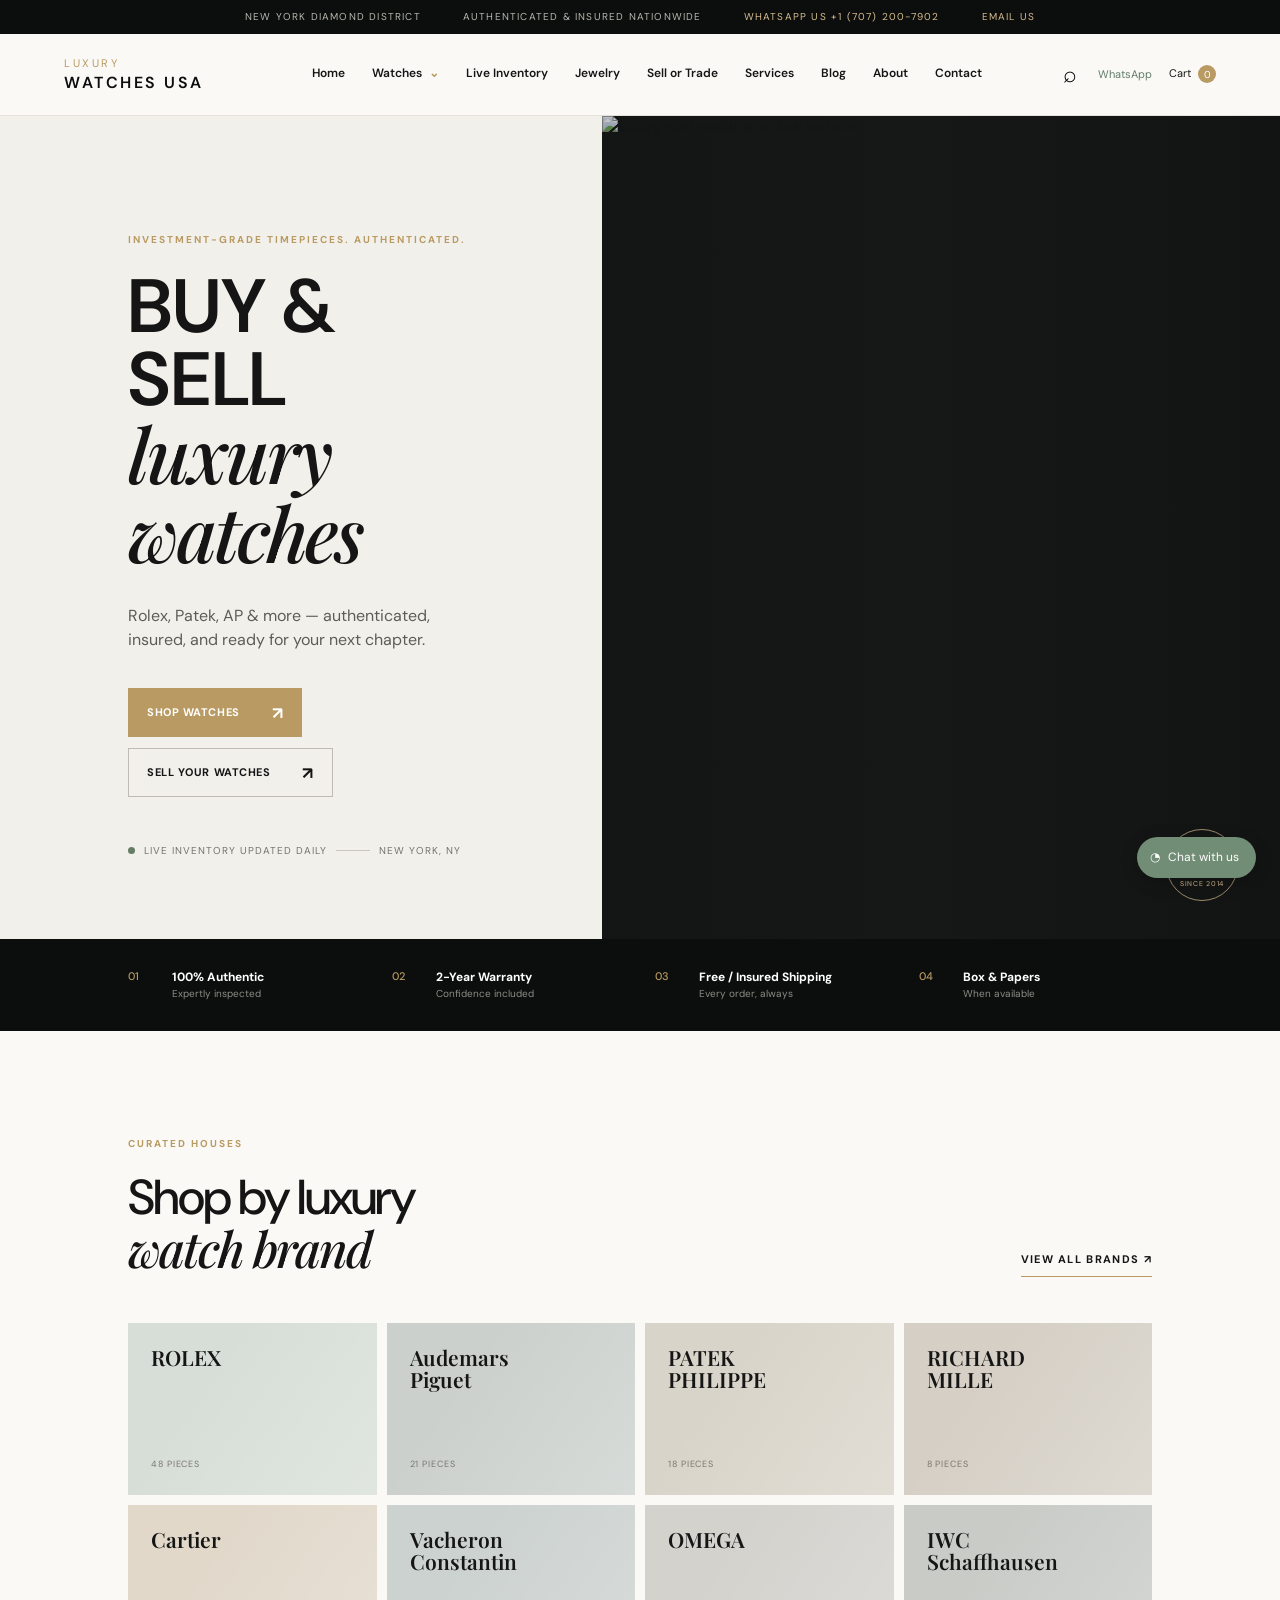
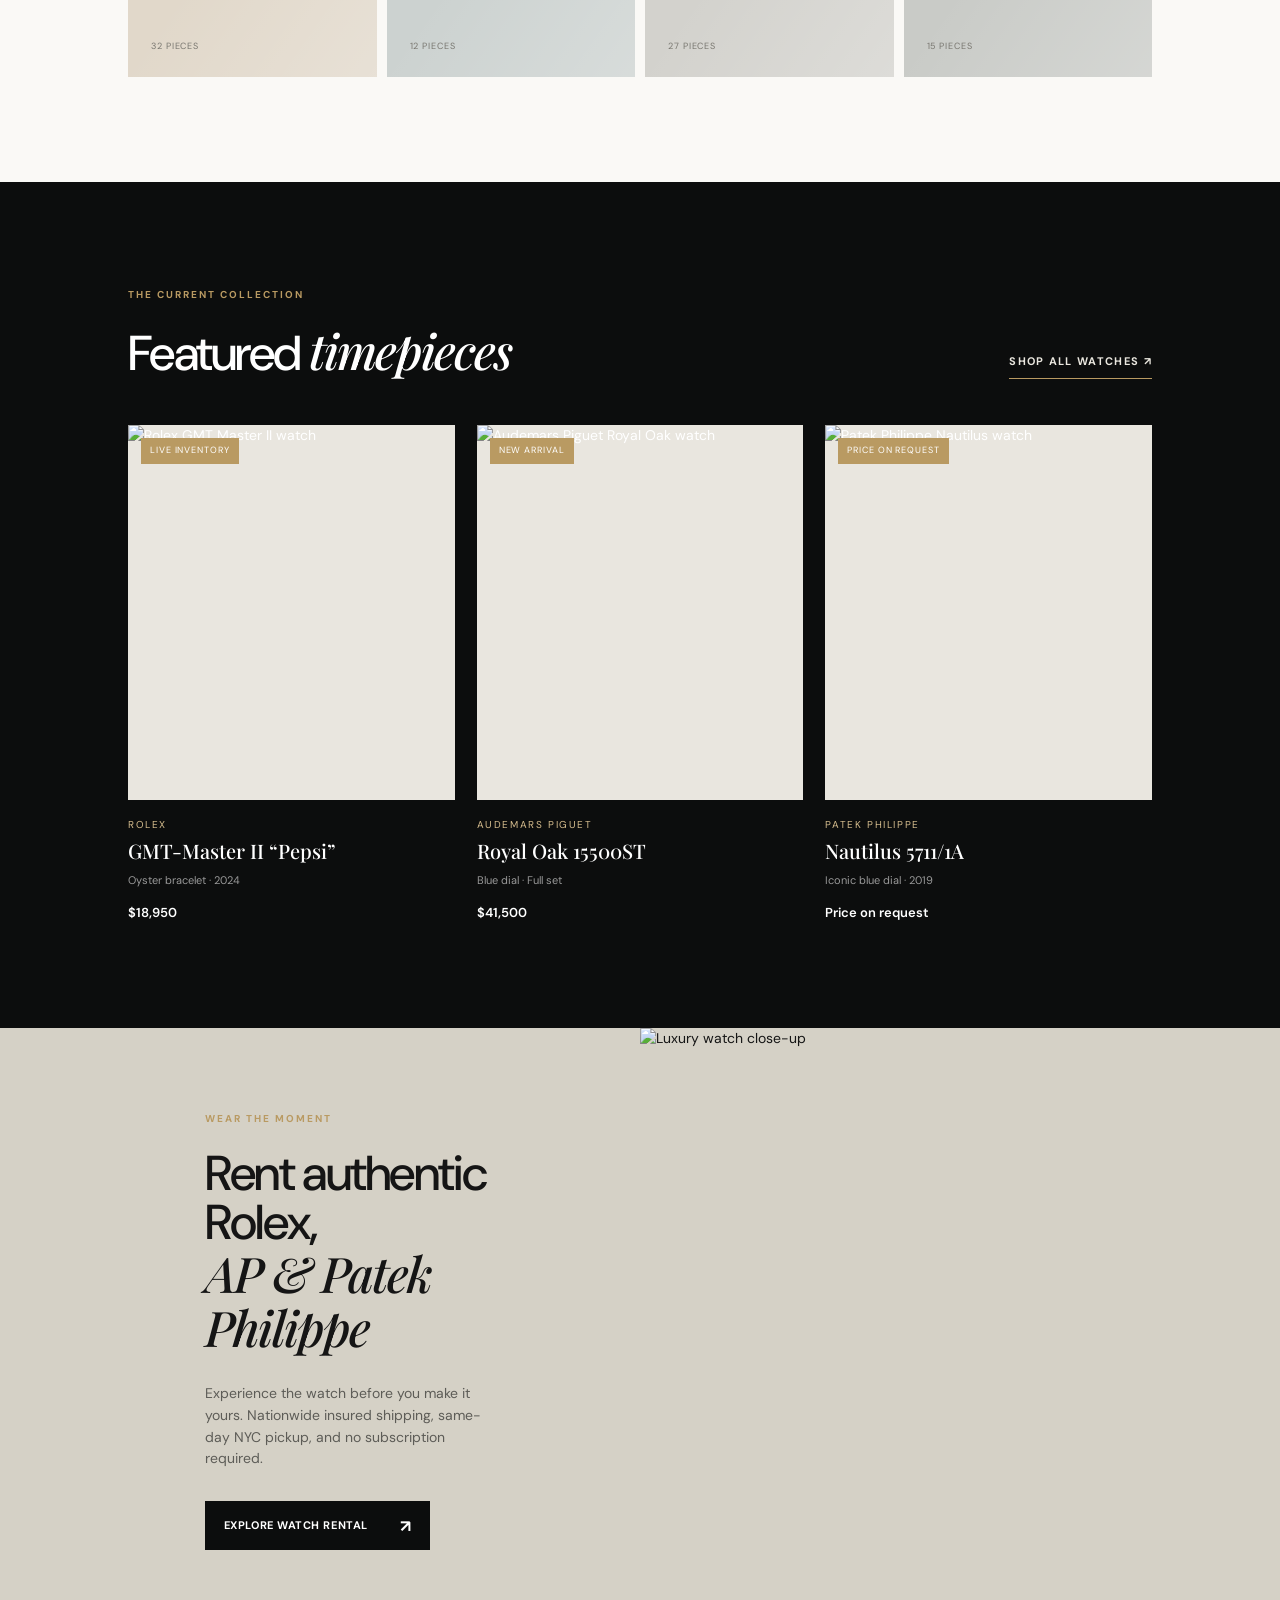
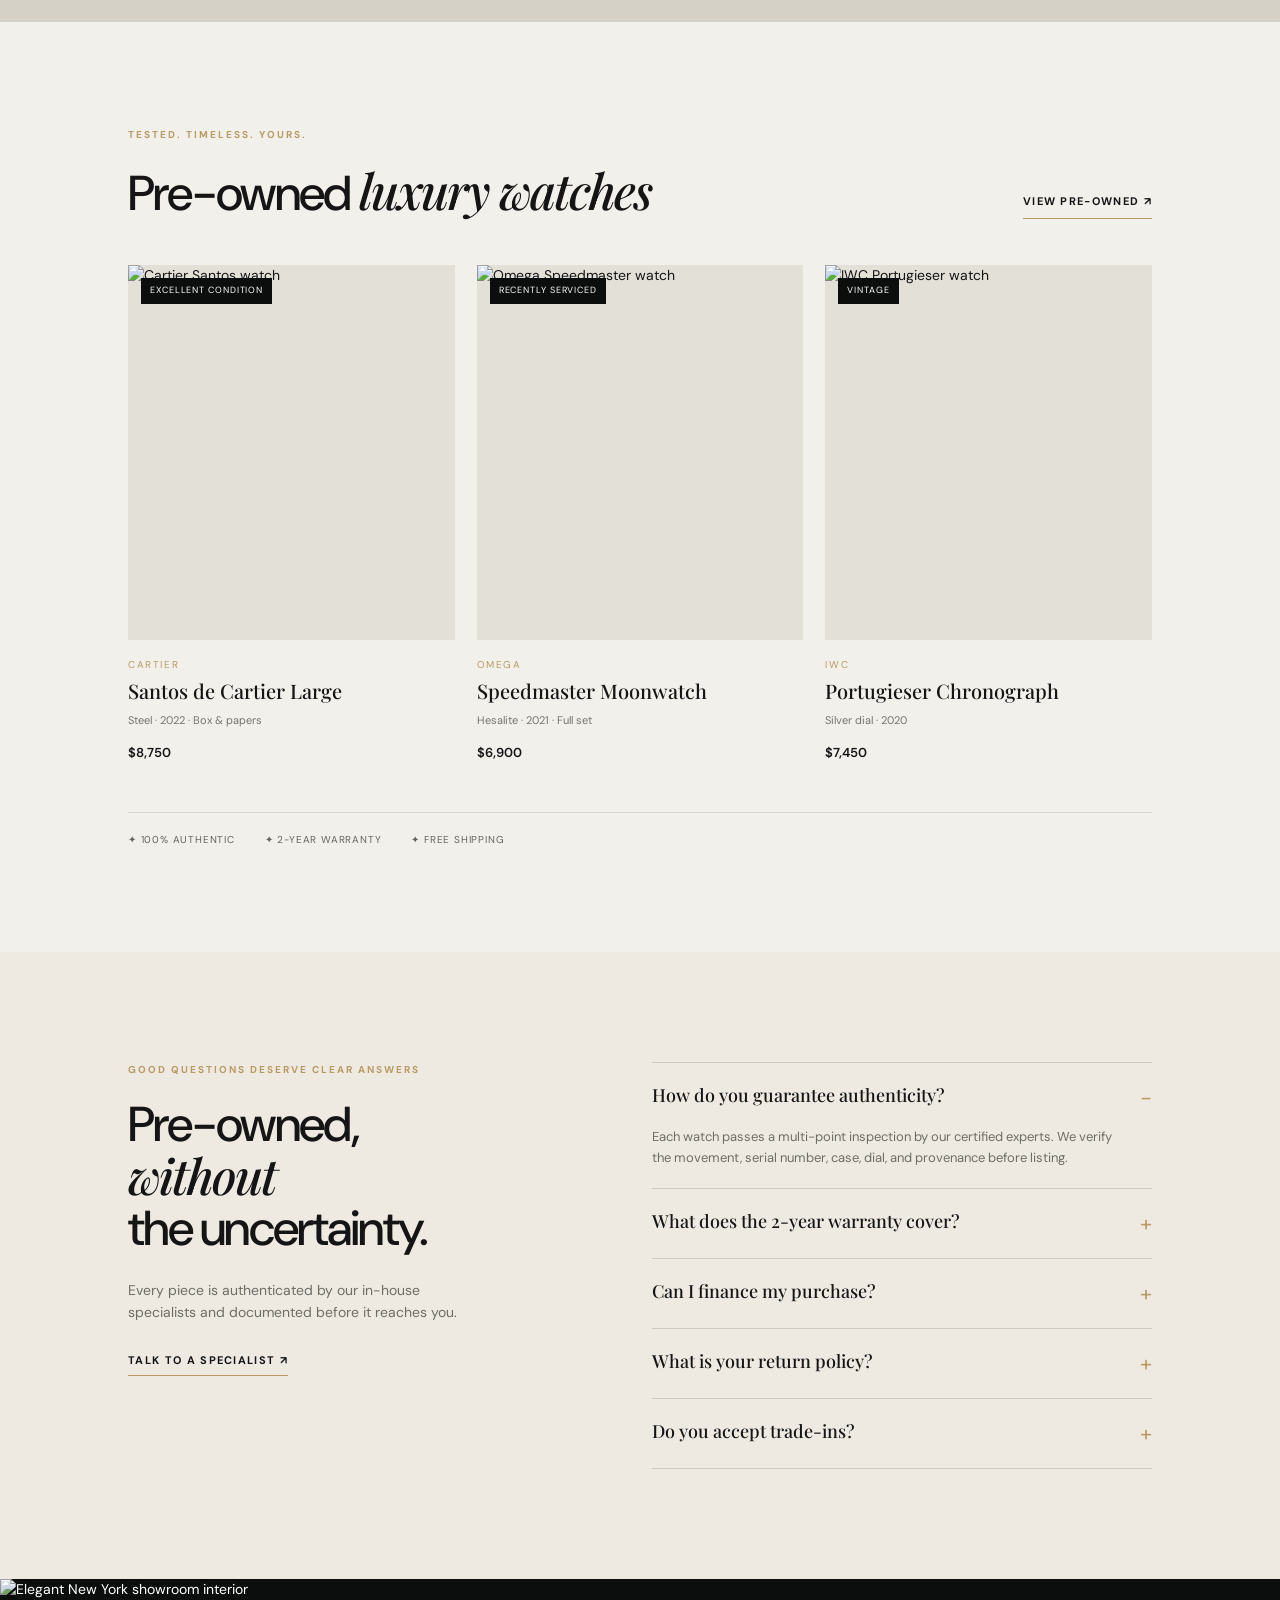
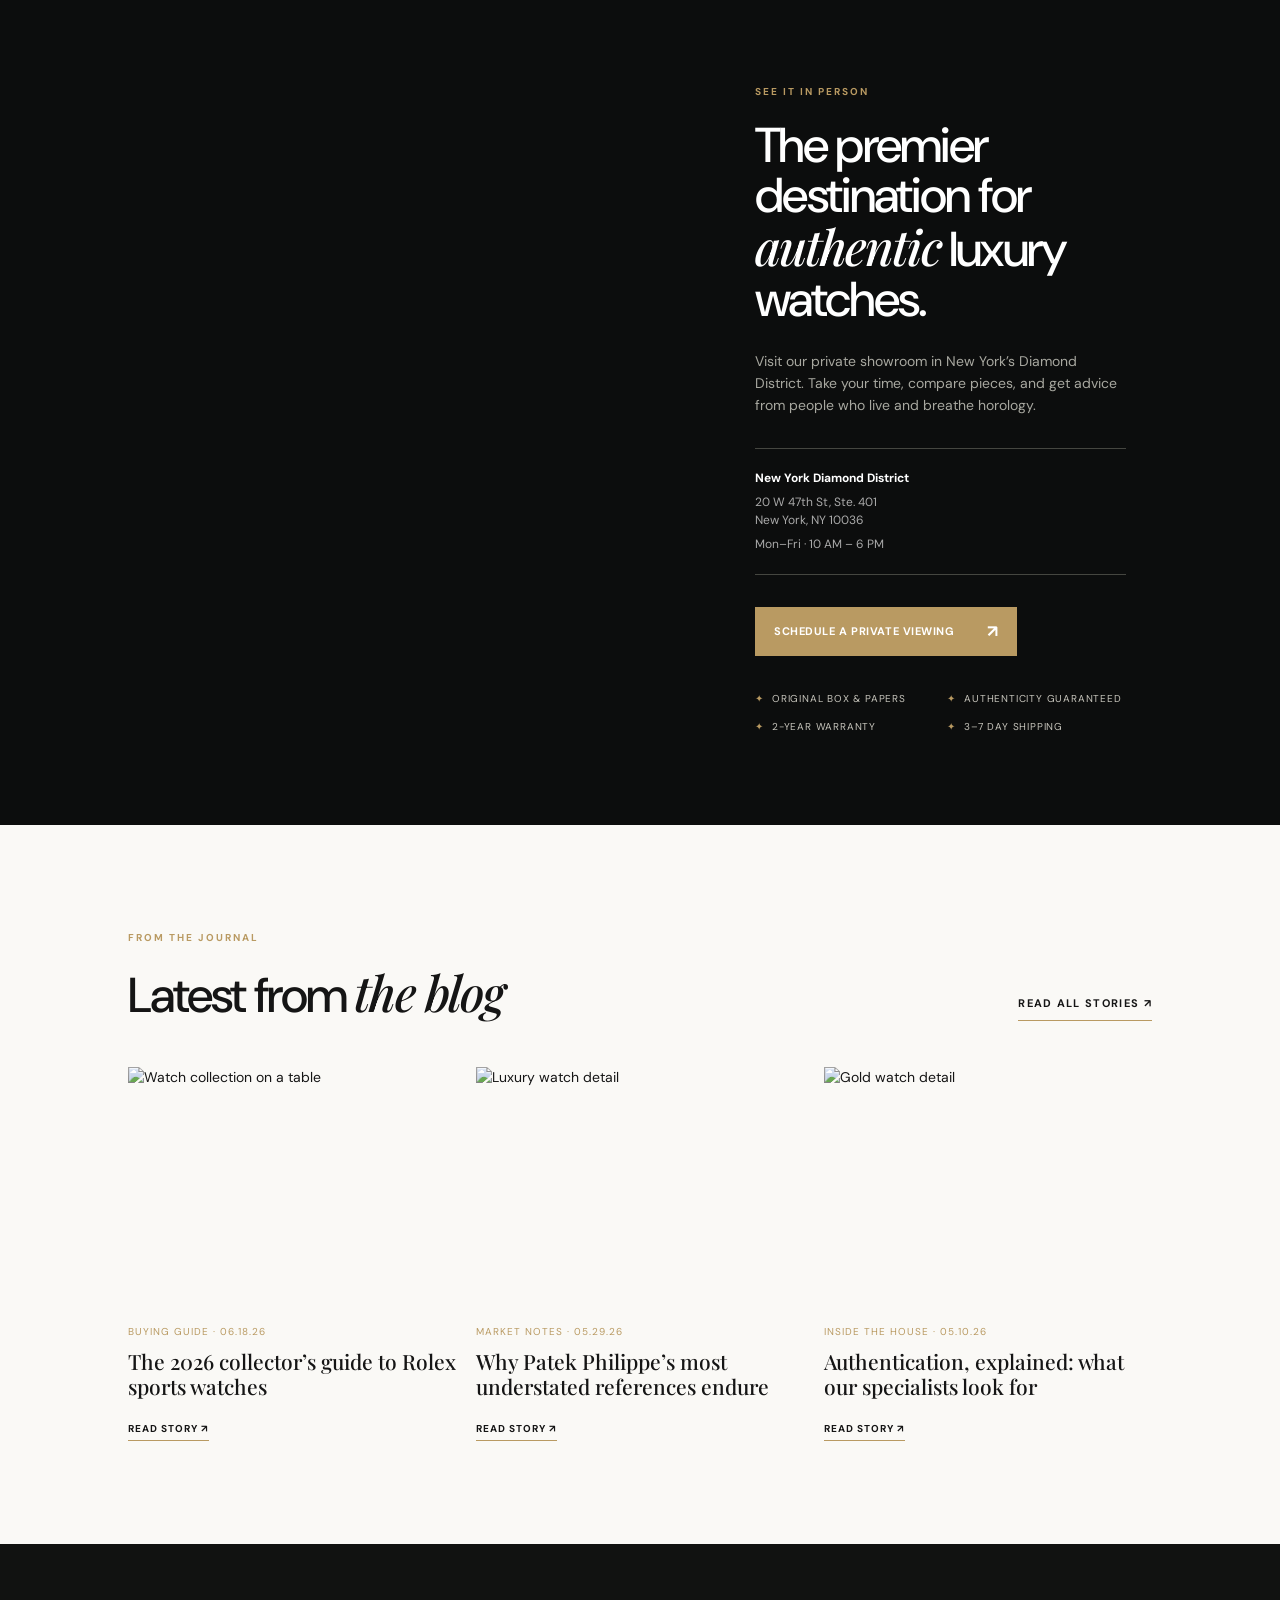
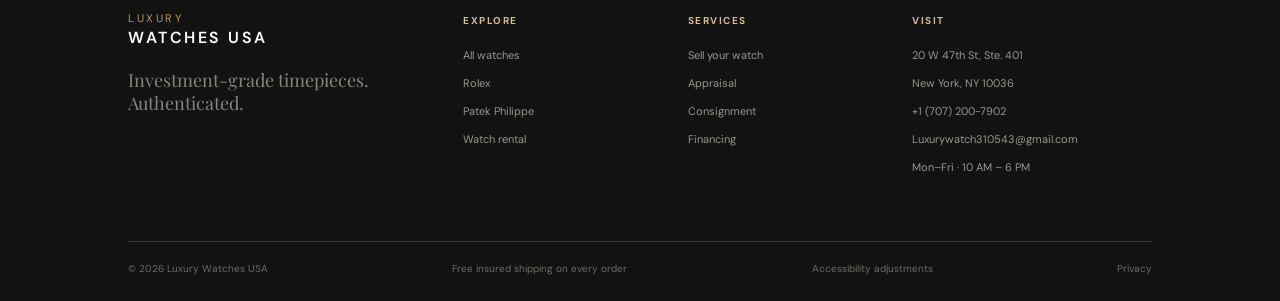
==== index.html @ 660be603 "Build luxury watch storefront and admin backend" ====
<!doctype html>
<html lang="en">
<head>
  <meta charset="UTF-8">
  <meta name="viewport" content="width=device-width, initial-scale=1.0">
  <meta name="description" content="Luxury Watches USA — authenticated, insured timepieces from the New York Diamond District.">
  <title>Luxury Watches USA | Investment-Grade Timepieces</title>
  <link rel="preconnect" href="https://fonts.googleapis.com">
  <link rel="preconnect" href="https://fonts.gstatic.com" crossorigin>
  <link href="https://fonts.googleapis.com/css2?family=DM+Sans:wght@400;500;600;700&family=Playfair+Display:wght@500;600;700&display=swap" rel="stylesheet">
  <link rel="stylesheet" href="styles.css">
</head>
<body>
  <div class="topbar">
    <span>New York Diamond District</span>
    <span>Authenticated &amp; Insured Nationwide</span>
    <a href="https://wa.me/+17072007902">WhatsApp us +1 (707) 200-7902</a>
    <a href="mailto:Luxurywatch310543@gmail.com">Email us </a>
</div>
  <header class="site-header">
    <button class="icon-btn menu-toggle" aria-label="Open menu">☰</button>
    <a class="logo" href="index.html">
        <span>LUXURY</span><strong>WATCHES USA</strong>
    </a>
    <nav class="main-nav">
        <a href="index.html">Home</a>
      <a href="shop.html">Watches <span>⌄</span></a>
      <a href="live-inventory.html">Live Inventory</a>
    <a href="shop.html#jewelry">Jewelry</a>
    <a href="sell.html">Sell or Trade</a>
    <a href="services.html">Services</a>
    <a href="blog.html">Blog</a>
     <a href="about.html">About</a>
    <a href="contact.html">Contact</a>
    </nav>
    <div class="header-actions">
        <button class="icon-btn" aria-label="Search" data-search>⌕</button>
        <a class="whatsapp-link" href="https://wa.me/+17072007902">WhatsApp</a>
        <a class="cart-link" href="cart.html">Cart <span class="cart-count">0</span></a>
    </div>
  </header>
  <main>
    <section class="hero">
      <div class="hero-copy">
        <p class="eyebrow">Investment-grade timepieces. Authenticated.</p>
        <h1>Buy &amp; sell<br>
            <em>luxury watches</em>
        </h1>
        <p class="hero-sub">Rolex, Patek, AP &amp; more — authenticated, insured, and ready for your next chapter.</p>
        <div class="hero-actions">
            <a class="button button-gold" href="shop.html">Shop watches <span>↗</span></a>
            <a class="button button-outline" href="sell.html">Sell your watches <span>↗</span></a>
        </div>
        <div class="hero-note">
            <span class="live-dot"></span> Live inventory updated daily 
            <span class="line"></span> New York, NY</div>
        </div>
      <div class="hero-image">
        <img src="https://images.unsplash.com/photo-1523170335258-f5ed11844a49?auto=format&fit=crop&w=1600&q=88" 
        alt="Luxury gold watch on a dark surface">
        <div class="hero-stamp">LW<br><small>Since 2014</small>
        </div>
    </div>

    </section>

    <section class="trust-strip">
        <div>
            <b>01</b>
            <strong>100% Authentic</strong><span>Expertly inspected</span>
        </div>
        
        <div>
            <b>02</b>
            <strong>2-Year Warranty</strong><span>Confidence included</span>
        </div>
        
        <div>
            <b>03</b>
            <strong>Free / Insured Shipping</strong><span>Every order, always</span>
        </div>
        
        <div>
            <b>04</b>
            <strong>Box &amp; Papers</strong><span>When available</span>
        </div>
    </section>

    <section class="section brands-section">
        <div class="section-head">
            <div>
                <p class="eyebrow">Curated houses</p>
                <h2>Shop by luxury<br>
                    <em>watch brand</em>
                </h2>
            </div>
            
            <a class="text-link" href="shop.html">View all brands ↗</a>
        </div>
        
        <div class="brand-grid">
            <a class="brand-card brand-rolex" href="shop.html?brand=rolex">
            <span>ROLEX</span><small>48 pieces</small>
        </a>

            <a class="brand-card brand-ap" href="shop.html?brand=ap">
                <span>Audemars<br>Piguet</span><small>21 pieces</small>
            </a>
            
            <a class="brand-card brand-patek" href="shop.html?brand=patek">
                <span>PATEK<br>PHILIPPE</span><small>18 pieces</small>
            </a>
            
            <a class="brand-card brand-rm" href="shop.html?brand=rm">
                <span>RICHARD<br>MILLE</span><small>8 pieces</small></a>
                
                <a class="brand-card brand-cartier" href="shop.html?brand=cartier">
                    <span>Cartier</span><small>32 pieces</small>
                </a>
                    
                    <a class="brand-card brand-vacheron" href="shop.html?brand=vacheron">
                        <span>Vacheron<br>Constantin</span><small>12 pieces</small>
                    </a>

                    <a class="brand-card brand-omega" href="shop.html?brand=omega">
                            <span>OMEGA</span><small>27 pieces</small>
                    </a>
                            
                            <a class="brand-card brand-iwc" href="shop.html?brand=iwc">
                                <span>IWC<br>Schaffhausen</span><small>15 pieces</small>
                            </a>
                        </div>
                    </section>

    <section class="section product-section dark-section">

        <div class="section-head">
            <div>
            <p class="eyebrow">The current collection</p>
            <h2>Featured <em>timepieces</em></h2>
         </div>
        
         <a class="text-link light" href="shop.html">Shop all watches ↗</a>
    </div>

    <div class="product-grid">
        <article class="product-card">
            <a href="product.html?watch=pepsi">
                <div class="product-image">
                    <span class="badge">Live inventory</span>
                    <img src="https://images.unsplash.com/photo-1547996160-81dfa63595aa?auto=format&fit=crop&w=900&q=85"
                     alt="Rolex GMT Master II watch">
                    </div>
                </a>

                <div class="product-meta">
                    <p>Rolex</p>
                    <h3>GMT-Master II “Pepsi”</h3>
                    <span>Oyster bracelet · 2024</span><strong>$18,950</strong>
                </div>
            </article>

            <article class="product-card">
                <a href="product.html?watch=royal-oak">
                    <div class="product-image">
                        <span class="badge">New arrival</span>
                        <img src="https://images.unsplash.com/photo-1592496001020-d31bd830651f?auto=format&fit=crop&w=900&q=85"
                         alt="Audemars Piguet Royal Oak watch">
                        </div>
                    </a>

                    <div class="product-meta">
                        <p>Audemars Piguet</p>
                        <h3>Royal Oak 15500ST</h3>
                        <span>Blue dial · Full set</span><strong>$41,500</strong>
                    </div>
                </article>

                <article class="product-card">
                    <a href="product.html?watch=nautilus">
                        <div class="product-image">
                            <span class="badge">Price on request</span>
                            <img src="https://images.unsplash.com/photo-1614164185128-e4ec99c436d7?auto=format&fit=crop&w=900&q=85" 
                            alt="Patek Philippe Nautilus watch">
                        </div>
                    </a>

                    <div class="product-meta">
                        <p>Patek Philippe</p>
                        <h3>Nautilus 5711/1A</h3>
                        <span>Iconic blue dial · 2019</span><strong>Price on request</strong>
                    </div>
                </article>
            </div>
        </section>

    <section class="rental-banner">
        <div class="rental-copy">
            <p class="eyebrow">Wear the moment</p>
            <h2>Rent authentic Rolex,<br>
                <em>AP &amp; Patek Philippe</em>
            </h2>
            <p>Experience the watch before you make it yours.
                 Nationwide insured shipping, same-day NYC pickup, and no subscription required.</p>
                 <a class="button button-dark" href="rental.html">Explore watch rental <span>↗</span>
                </a>
            </div>
            <img src="https://images.unsplash.com/photo-1619134778706-c4c3f5b7b7b7?auto=format&fit=crop&w=1300&q=85"
             alt="Luxury watch close-up">
    </section>

    <section class="section preowned-section">
        <div class="section-head">
            <div>
                <p class="eyebrow">Tested. Timeless. Yours.</p>
                <h2>Pre-owned <em>luxury watches</em></h2>
            </div>

            <a class="text-link" href="shop.html?condition=pre-owned">View pre-owned ↗</a>
        </div>

        <div class="product-grid light-grid">

            <article class="product-card">
                <div class="product-image">
                    <span class="badge dark-badge">Excellent condition</span>
                    <img src="https://images.unsplash.com/photo-1522312346375-d1a52e2b99b3?auto=format&fit=crop&w=900&q=85" 
                    alt="Cartier Santos watch">
                </div>
                
                <div class="product-meta">
                    <p>Cartier</p>
                    <h3>Santos de Cartier Large</h3>
                    <span>Steel · 2022 · Box &amp; papers</span><strong>$8,750</strong>
                </div>
            </article>

            <article class="product-card">
                <div class="product-image">
                    <span class="badge dark-badge">Recently serviced</span>
                    <img src="https://images.unsplash.com/photo-1523275335684-37898b6baf30?auto=format&fit=crop&w=900&q=85"
                     alt="Omega Speedmaster watch">
                    </div>

                    <div class="product-meta">
                        <p>Omega</p>
                        <h3>Speedmaster Moonwatch</h3>
                        <span>Hesalite · 2021 · Full set</span><strong>$6,900</strong>
                    </div>
                </article>
                
                <article class="product-card">
                    <div class="product-image">
                        <span class="badge dark-badge">Vintage</span>
                        <img src="https://images.unsplash.com/photo-1533139502658-0198f920d8e8?auto=format&fit=crop&w=900&q=85" 
                        alt="IWC Portugieser watch">
                 </div>
                 
                 <div class="product-meta">
                    <p>IWC</p>
                    <h3>Portugieser Chronograph</h3>
                    <span>Silver dial · 2020</span><strong>$7,450</strong>
                </div>
            </article>
        </div>
        
        <div class="mini-trust">
            <span>✦ 100% Authentic</span>
            <span>✦ 2-Year Warranty</span>
            <span>✦ Free Shipping</span>
        </div>
    </section>

    <section class="faq-section">
        <div class="faq-intro">
            <p class="eyebrow">Good questions deserve clear answers</p>
            <h2>Pre-owned, <em>without</em>
                <br>the uncertainty.</h2>
                <p>Every piece is authenticated by our in-house specialists and documented before it reaches you.</p>
                <a class="text-link" href="contact.html">Talk to a specialist ↗</a>
            </div>
            
            <div class="faq-list">
                <details open>
                    <summary>How do you guarantee authenticity?</summary>
                    <p>Each watch passes a multi-point inspection by our certified experts. 
                        We verify the movement, serial number, case, dial, and provenance before listing.
                    </p>
                </details>

                <details>
                  <summary>What does the 2-year warranty cover?</summary>
                  <p>Our warranty covers the movement and manufacturing defects.
                     It is included at no additional cost on every eligible watch.</p>
                    </details>
                    
                    <details>
                        <summary>Can I finance my purchase?</summary>
                        <p>Yes. Flexible financing is available at checkout for qualified buyers. 
                            Ask our team for current terms.</p>
                        </details>
                        
                        <details>
                            <summary>What is your return policy?</summary>
                            <p>Enjoy a 30-day return window.
                                 Watches must be returned in the same condition with all included materials.</p>
                                </details>
                                
                                <details>
                                    <summary>Do you accept trade-ins?</summary>
                                    <p>We do. Share your watch details through our sell form and our team will provide a confidential valuation.</p>
                                </details>
                            </div>
                        </section>

    <section class="showroom-section">
        <div class="showroom-image">
            <img src="https://images.unsplash.com/photo-1564501049412-61c2a3083791?auto=format&fit=crop&w=1200&q=85"
             alt="Elegant New York showroom interior">
            </div>
            
            <div class="showroom-copy">
                <p class="eyebrow">See it in person</p>
                <h2>The premier destination for <em>authentic</em> luxury watches.</h2>
                <p>Visit our private showroom in New York’s Diamond District.
                     Take your time, compare pieces, and get advice from people who live and breathe horology.</p>
                     
                     <div class="address">
                        <strong>New York Diamond District</strong>
                        <span>20 W 47th St, Ste. 401<br>New York, NY 10036</span>
                       <span>Mon–Fri · 10 AM – 6 PM</span>
                    </div>
                    
                    <a class="button button-gold" href="contact.html">Schedule a private viewing <span>↗</span></a>
                    
                    <div class="showroom-perks">
                        <span>Original Box &amp; Papers</span>
                        <span>Authenticity Guaranteed</span>
                        <span>2-Year Warranty</span>
                        <span>3–7 Day Shipping</span>
                    </div>
                </div>
            </section>

    <section class="section blog-section">
        <div class="section-head">
            <div>
                <p class="eyebrow">From the journal</p>
                <h2>Latest from <em>the blog</em></h2>
            </div>

            <a class="text-link" href="blog.html">Read all stories ↗</a>
        </div>

        <div class="blog-grid">
            <a class="blog-card" href="blog.html">
                <img src="https://images.unsplash.com/photo-1556742049-0cfed4f6a45d?auto=format&fit=crop&w=1000&q=85"
                 alt="Watch collection on a table">
                 <p>Buying guide · 06.18.26</p>
                 <h3>The 2026 collector’s guide to Rolex sports watches</h3>
                 <span>Read story ↗</span>
                </a>
                
                <a class="blog-card" href="blog.html">
                    <img src="https://images.unsplash.com/photo-1612817159949-195b6eb9e31a?auto=format&fit=crop&w=1000&q=85" 
                    alt="Luxury watch detail">
                    <p>Market notes · 05.29.26</p>
                    <h3>Why Patek Philippe’s most understated references endure</h3>
                    <span>Read story ↗</span>
                </a>

                <a class="blog-card" href="blog.html">
                    <img src="https://images.unsplash.com/photo-1604242692760-2f7b0c26856d?auto=format&fit=crop&w=1000&q=85"
                     alt="Gold watch detail">
                     <p>Inside the house · 05.10.26</p>
                     <h3>Authentication, explained: what our specialists look for</h3>
                     <span>Read story ↗</span>
                    </a>
                </div>
            </section>

  </main>

  <footer class="site-footer">
    <div class="footer-top">
        <div>
            
            <a class="logo footer-logo" href="index.html">
                <span>LUXURY</span><strong>WATCHES USA</strong>
            </a>
                <p>Investment-grade timepieces.<br>Authenticated.</p>
            </div>
            
            <div class="footer-column">
                <h4>Explore</h4>
                <a href="shop.html">All watches</a>
                <a href="shop.html">Rolex</a>
                <a href="shop.html">Patek Philippe</a>
                <a href="rental.html">Watch rental</a>
            </div>
            
            <div class="footer-column">
                <h4>Services</h4>
                <a href="sell.html">Sell your watch</a>
                <a href="services.html">Appraisal</a>
                <a href="services.html">Consignment</a>
                <a href="services.html">Financing</a>
            </div>
            
            <div class="footer-column">
                <h4>Visit</h4>
                <span>20 W 47th St, Ste. 401</span>
                <span>New York, NY 10036</span>
                <a href="tel:+17072007902">+1 (707) 200-7902</a>
                 <a href="mailto:Luxurywatch310543@gmail.com">Luxurywatch310543@gmail.com</a>
                <span>Mon–Fri · 10 AM – 6 PM</span>
            </div>
        </div>

        <div class="footer-bottom">
            <span>© 2026 Luxury Watches USA</span>
            <span>Free insured shipping on every order</span>
            <a href="contact.html">Accessibility adjustments</a>
            <a href="contact.html">Privacy</a>
        </div>
    </footer>

    <a class="floating-chat" href="https://wa.me/+17072007902" aria-label="Chat on WhatsApp">◔<span>Chat with us</span>
    </a>
  <script src="script.js"></script>
</body>
</html>
---- styles.css ----
:root{--ink:#151515;
    --black:#0c0d0d;
    --cream:#f2f0eb;
    --paper:#faf9f6;
    --gold:#b99a62;
    --gold-light:#d6bd8e;
    --muted:#73736e;
    --line:#d9d6cf;
    --serif:'Playfair Display',Georgia,serif;
    --sans:'DM Sans',Arial,sans-serif
}
*{
    box-sizing:border-box
}
html
{
    scroll-behavior:smooth
}
body
{
    margin:0;
    background:var(--paper);
    color:var(--ink);
    font-family:var(--sans);
    font-size:14px;
    line-height:1.55
}
a
{
    color:inherit;text-decoration:none
}
img
{
    display:block;width:100%;object-fit:cover
}
button
{
    font:inherit
}
/*topbar*/
.topbar
{
    height:34px;
    background:var(--black);
    color:#b8b7b1;
    display:flex;
    align-items:center;
    justify-content:center;
    gap:42px;
    font-size:10px;
    letter-spacing:.12em;
    text-transform:uppercase
}
.topbar a{
    color:var(--gold-light)
}

/*site header*/
.site-header{
    height:82px;
    padding:0 5vw;
    display:flex;
    align-items:center;
    border-bottom:1px solid #e4e1db;
    background:rgba(250,249,246,.95);
    position:sticky;
    top:0;
    z-index:10;
    -webkit-backdrop-filter:blur(12px);
    backdrop-filter:blur(12px)
}
/*logo*/
.logo{
    display:flex;
    flex-direction:column;
    line-height:1;
    letter-spacing:.18em;
    color:var(--black);
    min-width:170px
}
.logo span{
    font-size:11px;
    color:var(--gold);
    margin-bottom:6px
}
.logo strong{
    font-size:16px;
    font-weight:600
}
/*navigation bar*/
.main-nav{
    display:flex;
    gap:27px;
    margin:0 auto;
    font-size:12px;
    font-weight:600;
}
.main-nav a{
    padding:31px 0;
    border-bottom:2px solid transparent;
}
.main-nav a:hover{
    border-color:var(--gold)
}
.main-nav span{
    color:var(--gold);
    margin-left:4px;
}
.header-actions{
    display:flex;
    align-items:center;
    gap:17px;
    font-size:11px;
}
.icon-btn{
    border:0;
    background:none;
    font-size:23px;
    cursor:pointer;
    padding:4px;
}
.whatsapp-link{color:#617b68
}
.cart-count{
    display:inline-grid;
    place-items:center;
    background:var(--gold);
    color:white;
    border-radius:50%;
    width:18px;
    height:18px;
    margin-left:4px;
    font-size:10px;
}
.menu-toggle{display:none;
}

/*hero section*/
.hero{min-height:650px;
    display:grid;
    grid-template-columns:47% 53%;
    background:var(--cream)
}
.hero-copy{padding:116px 9vw 80px 10vw;
    display:flex;
    flex-direction:column;
    justify-content:center;
}
.eyebrow{color:var(--gold);
    font-size:10px;
    font-weight:700;
    letter-spacing:.2em;
    text-transform:uppercase;
    margin:0 0 22px;
}
.hero h1{
    font-size:clamp(48px,5.9vw,92px);
    line-height:.97;
    letter-spacing:.01em;
    text-transform:uppercase;
    margin:0 0 29px;
    font-weight:600
}
.hero h1 em,h1 em,h2 em{
    font-family:var(--serif);
    font-weight:500;
    text-transform:none;
    letter-spacing:-.04em;
}
.hero-sub{font-size:16px;
    color:#5d5d58;
    max-width:365px;
    margin:0 0 35px;
}
.hero-actions{display:flex;
    gap:11px;
    flex-wrap:wrap;
    }


    /*button*/
    .button{display:inline-flex;
        align-items:center;
        justify-content:space-between;
        gap:32px;
        padding:15px 18px;
        font-size:11px;
        font-weight:700;
        letter-spacing:.05em;
        text-transform:uppercase;
        min-width:174px;border:1px solid transparent;
    }
    .button span{
        font-size:17px;
        line-height:0;
    }
    .button-gold{
        background:var(--gold);
        color:white;
    }
    .button-gold:hover{
        background:#9f824d;
    }
    .about-cta{margin-top:35px}
    .address--spaced{margin-top:55px}
    .product-specialist{margin-top:10px}
    .purchase-heading{margin-top:38px}
    .button-outline{
        border-color:#bebbb4;
    }
    .button-dark{background:var(--black);
        color:#fff;
    }
    .hero-note{display:flex;
        gap:9px;
        align-items:center;
        margin-top:46px;
        font-size:10px;
        color:#74736e;
        text-transform:uppercase;
        letter-spacing:.1em;
    }
    .live-dot{
        width:7px;
        height:7px;
        background:#667d65;
        border-radius:50%;
        display:inline-block;
    }
    .line{height:1px;
        width:34px;
        background:#c8c5bd;
    }
    .hero-image{position:relative;
        min-height:650px;
        overflow:hidden;
        background:#161817;
    }
    .hero-image:after{content:'';
        position:absolute;
        inset:0;
        background:linear-gradient(90deg,rgba(12,13,13,.25),transparent 45%,rgba(0,0,0,.18));
    }
    .hero-image img{
        height:100%;
        filter:saturate(.7);
        object-position:center;}
        .hero-stamp{
            position:absolute;
            z-index:1;
            bottom:38px;
            right:42px;
            border:1px solid rgba(213,189,142,.7);
            color:var(--gold-light);
            width:72px;height:72px;
            border-radius:50%;
            display:grid;
            place-items:center;
            text-align:center;
            font:20px var(--serif);
            line-height:.8;
        }
        .hero-stamp small{font:7px var(--sans);
            letter-spacing:.1em;
            text-transform:uppercase;
        }

       /* section trust*/
        .trust-strip{background:var(--black);
            color:#fff;
            display:grid;
            grid-template-columns:repeat(4,1fr);
            padding:29px 10vw;
            gap:30px;
        }
        .trust-strip div{display:grid;
            grid-template-columns:33px 1fr;
            column-gap:11px;
        }
        .trust-strip b{
            grid-row:span 2;
            color:var(--gold);
            font-size:11px;
            font-weight:500;
        }
        .trust-strip strong{font-size:12px;
        }
        .trust-strip span{
            font-size:10px;
            color:#8d8d87;
        }

        /*section brands*/
        .section{
                padding:105px 10vw;
            }
            .section-head{
                display:flex;
                justify-content:space-between;
                align-items:end;
                margin-bottom:46px;
            }
            .section h2,.faq-section h2,.showroom-copy h2,.rental-copy h2{
                font-size:49px;
                line-height:1.02;
                font-weight:500;
                letter-spacing:-.035em;
                margin:0;
            }
            .text-link{
                font-size:11px;
                text-transform:uppercase;
                letter-spacing:.12em;
                font-weight:700;
                border-bottom:1px solid var(--gold);
                padding-bottom:8px;
            }
            .light{color:#eae7df;
            }
        .brand-grid{
                display:grid;
                grid-template-columns:repeat(4,1fr);
                gap:10px;}
            .brand-card{height:172px;
                    display:flex;
                    flex-direction:column;
                    justify-content:space-between;
                    padding:23px;
                    background:#e8e5df;
                    position:relative;
                    overflow:hidden;}
             .brand-card:before{content:'';
                        position:absolute;
                        inset:0;
                        background:linear-gradient(125deg,transparent 30%,rgba(255,255,255,.45));
                        opacity:.5;
                    }
                    .brand-card span,.brand-card small{position:relative;
                    }
                    .brand-card span{font:600 21px var(--serif);line-height:1.05;
                    }
                    .brand-card small{
                        font-size:9px;
                        color:#78766f;
                        text-transform:uppercase;
                        letter-spacing:.1em;
                    }
                    .brand-rolex{background:#d7ded7;
                    }
                    .brand-ap{background:#cbd0cd;
                    }
                    .brand-patek{background:#d9d4c9;
                    }
                    .brand-rm{background:#d5cfc5;
                    }
                    .brand-cartier{background:#e1d8ca;
                    }
                    .brand-vacheron{
                        background:#ccd2d0;
                    }
                    .brand-omega{background:#d3d2cd;
                    }
                    .brand-iwc{background:#c9cbc7;
                    }
                    .dark-section{
                        background:var(--black);color:#fff;
                        }

/*section product*/  
.product-grid{display:grid;
  grid-template-columns:repeat(3,1fr);
   gap:22px;
    }
   .product-image{
   height:375px;background:#e9e6df;
    position:relative;
    overflow:hidden;
    }
   .product-image img{
    height:100%;
    transition:transform .5s;
}
.product-card:hover .product-image img{
    transform:scale(1.04);
}
.badge{position:absolute;
    z-index:1;
    left:13px;
    top:13px;
    background:var(--gold);color:#fff;
    padding:6px 9px;font-size:9px;
    text-transform:uppercase;letter-spacing:.1em;
}
.dark-badge{background:var(--black);
}
.product-meta{padding-top:17px;
}
.product-meta p{font-size:10px;
    color:var(--gold);
    text-transform:uppercase;
    letter-spacing:.16em;
    margin:0 0 5px;
}
.dark-section .product-meta p{color:var(--gold-light);
}
.product-meta h3{font:500 20px var(--serif);
    margin:0 0 5px;
}
.product-meta span{font-size:11px;
    color:var(--muted);
}
.dark-section .product-meta span{
    color:#999;
}.product-meta strong{
    display:block;
    margin-top:12px;
    font-size:13px;
    font-weight:600;
}

/*rental-banner*/

.rental-banner{
    background:#d5d1c6;
    display:grid;
    grid-template-columns:1fr 1fr;
    min-height:510px;
}
.rental-copy{padding:83px 12vw 72px 16vw;
}
.rental-copy p:not(.eyebrow){
    color:#5d5c57;
    max-width:385px;
    margin:27px 0 31px;
}
.rental-banner img{height:100%;
    min-height:510px;
    object-position:center;
}

/*section preowned*/

.preowned-section{background:var(--cream);
}
.light-grid .product-image{background:#e3e0d8;
}
.mini-trust{
    display:flex;
    gap:30px;
    margin-top:49px;
    border-top:1px solid var(--line);
    padding-top:19px;
    font-size:10px;
    letter-spacing:.08em;
    text-transform:uppercase;
}
.mini-trust span{
    color:#65635d;
}

/*FAQ SECTION*/
.faq-section{padding:110px 10vw;
    display:grid;
    grid-template-columns:.85fr 1.15fr;
    gap:12vw;
    background:#eeeae2;
}
.faq-intro p:not(.eyebrow){
    color:#6e6d66;
    max-width:350px;
    margin:26px 0;
}
.faq-list details{
    border-top:1px solid #cfcac0;
    padding:20px 0;
}
.faq-list details:last-child{
    border-bottom:1px solid #cfcac0;
}
.faq-list summary{cursor:pointer;
    font:500 18px var(--serif);
    list-style:none;
    display:flex;
    justify-content:space-between;
}
.faq-list summary:after{content:'+';
    font:22px var(--sans);
    color:var(--gold);
}
.faq-list details[open] summary:after{
    content:'−'}.faq-list p{color:#6e6d66;
        max-width:500px;
        padding-right:25px;
        margin:15px 0 0;
        font-size:13px;
    }

    /*showroom-sectio*/

    .showroom-section{display:grid;
        grid-template-columns:1fr 1fr;
        background:var(--black);
        color:white;
    }
    .showroom-image img{height:100%;
        min-height:620px;
        filter:saturate(.55);
    }
    .showroom-copy{padding:105px 12vw 90px 9vw;
    }
    .showroom-copy h2{max-width:500px;
    }
    .showroom-copy>p:not(.eyebrow){color:#a8a8a0;
        max-width:445px;
        margin:26px 0;
    }
    .address{border-top:1px solid #454640;
        border-bottom:1px solid #454640;
        padding:20px 0;
        margin:32px 0;
        display:grid;
        gap:5px;
        color:#aaa;
    }
    .address strong{color:#fff;
        font-size:12px;
    }
    .address span{font-size:12px;
    }
    .showroom-perks{display:grid;
        grid-template-columns:1fr 1fr;
        gap:13px;
        margin-top:35px;
        color:#c7c5bc;
        font-size:10px;
        text-transform:uppercase;
        letter-spacing:.08em;
    }
    .showroom-perks span:before{content:'✦';
        color:var(--gold);
        margin-right:8px;
    }

    /*BLOG SECTION*/
    .blog-grid{
        display:grid;
        grid-template-columns:repeat(3,1fr);
        gap:20px;
    }
    .blog-card img{
        height:240px;
        filter:saturate(.72);
    }
    .blog-card p{color:var(--gold);
        font-size:10px;
        text-transform:uppercase;
        letter-spacing:.1em;
        margin:17px 0 9px;
    }
    .blog-card h3{font:500 21px var(--serif);
        line-height:1.2;
        margin:0 0 18px;
        max-width:330px;
        }
        .blog-card span{font-size:10px;
            text-transform:uppercase;
            letter-spacing:.1em;
            font-weight:700;
            border-bottom:1px solid var(--gold);
            padding-bottom:5px;
        }

        /*FOOTER*/
        .site-footer{background:#111211;
            color:#fff;
            padding:69px 10vw 24px;
        }
        .footer-top{display:grid;
            grid-template-columns:1.6fr 1fr 1fr 1.3fr;
            gap:40px;
            padding-bottom:65px;
        }
        .footer-logo{color:white;
        }
        .footer-top p{color:#85857d;
            font:18px var(--serif);
            line-height:1.3;
            margin-top:23px;
        }
        .footer-column{display:flex;
            flex-direction:column;
            gap:11px;
            color:#97978f;
            font-size:11px;
        }
        .footer-column h4{color:var(--gold-light);
            font-size:10px;
            text-transform:uppercase;
            letter-spacing:.15em;
            margin:0 0 8px;
        }
        .footer-column a:hover{color:#fff;
        }
        .footer-bottom{border-top:1px solid #353632;
            padding-top:19px;
            display:flex;
            justify-content:space-between;
            gap:15px;
            color:#6c6d66;
            font-size:10px;
        }
        .floating-chat{position:fixed;
            right:24px;
            bottom:22px;
            background:#728d76;
            color:#fff;
            z-index:5;
            border-radius:30px;
            padding:11px 17px 11px 13px;
            display:flex;
            gap:8px;
            align-items:center;
            box-shadow:0 4px 18px #0003;
            font-size:12px;
        }
        .floating-chat:first-letter{
            font-size:17px;
        }
        /*HERO SECTION*/
        .page-hero{background:var(--black);
            color:#fff;
            padding:100px 10vw 90px;
        }
        .page-hero h1{font-size:70px;
            line-height:1;
            margin:0;
            max-width:800px;
        }
        .page-hero p:not(.eyebrow){color:#aaa;
            max-width:480px;
            font-size:16px;
        }
        .catalog-layout{display:grid;
            grid-template-columns:215px 1fr;
            gap:50px;
        }
        .filter-panel{border-top:1px solid var(--line);
        }
        .filter-panel h4{font-size:11px;
            text-transform:uppercase;
            letter-spacing:.12em;
            border-bottom:1px solid var(--line);
            padding:18px 0;
            margin:0;
        }
        .filter-panel label{display:block;
            padding:8px 0;
            color:#666;
            font-size:12px;
        }
        .catalog-toolbar{display:flex;
            justify-content:space-between;
            border-bottom:1px solid var(--line);
            padding-bottom:16px;
            margin-bottom:28px;
            color:#777;
            font-size:11px;
        }
        .catalog-products{display:grid;
            grid-template-columns:repeat(2,1fr);
            gap:38px 20px
        }
        .catalog-empty{color:var(--muted);
            padding:30px 0
        }
        .product-card[hidden],.catalog-empty[hidden]{display:none
        }
        .detail-layout{display:grid;
            grid-template-columns:1.05fr .95fr;
            gap:70px;
            padding:90px 10vw,
        }
        .detail-image{height:650px;
            background:#e5e2db;
        }
        .detail-image img{height:100%;
        }
        .detail-copy h1{font:500 48px var(--serif);
            line-height:1.05;
            margin:8px 0 15px;
        }
        .detail-copy .price{font-size:21px;
            margin:25px 0;
        }
        .detail-copy p{color:#6c6b66;
            max-width:480px;
        }
        .spec-list{
            border-top:1px solid var(--line);
            margin:32px 0;
        }
        .spec-list div{display:flex;
            justify-content:space-between;
            padding:13px 0;
            border-bottom:1px solid var(--line);
            font-size:12px;
        }
        .spec-list span{color:#777}.form-section{max-width:850px;
            margin:auto;
            padding:90px 5vw;
        }
        .form-section h2{font:500 47px var(--serif);
            margin:0 0 20px;
        }
        .form-section>p{color:#6e6d66;
            max-width:540px;
        }.form-grid{display:grid;
            grid-template-columns:1fr 1fr;
            gap:19px;
            margin-top:35px;
        }
        .form-field{
            display:flex;
            flex-direction:column;
            gap:7px
        }
        .form-field.full{
            grid-column:1/-1;
        }
        .form-field label{font-size:10px;
            text-transform:uppercase;
            letter-spacing:.12em
        }
        .form-field input,.form-field textarea,.form-field select{
            border:1px solid var(--line);
            background:#fff;
            padding:13px;
            font:inherit;
            color:var(--ink);
        }
        .form-field textarea{min-height:120px;
            resize:vertical
        }
        /*RESPONSIVE*/
        @media(max-width:900px)
        {
            .main-nav{
                gap:14px;
            }
            .hero-copy{
                padding-left:6vw;
                padding-right:5vw;
            }
            .section,.faq-section{padding-left:6vw;
                padding-right:6vw;
            }
            .rental-copy{padding-left:8vw;
            }
            .showroom-copy{padding-left:6vw;
                padding-right:6vw}
            }

            @media(max-width:700px){
                .topbar{gap:0;
                    justify-content:space-around;
                    font-size:8px;
                }
                .topbar span:first-child{
                    display:none;
                }
                .site-header{
                    height:68px;
                    padding:0 5vw;
                    justify-content:space-between;
                }
                .menu-toggle{display:block
                }
                .main-nav{display:none
                }
                .main-nav.open{display:flex;
                    position:absolute;
                    top:68px;
                    left:0;
                    right:0;
                    background:var(--paper);
                    padding:18px 6vw;
                    flex-direction:column;
                    gap:0;
                    border-bottom:1px solid var(--line);
                }
                .main-nav.open a{
                    padding:12px 0;
                }
                .logo{
                    min-width:auto;

                }
                .header-actions{gap:8px;
                }
                .whatsapp-link{display:none;
                }
                .hero{display:flex;
                    flex-direction:column;

                }
                .hero-copy{
                    padding:75px 8vw 58px;
                }
                .hero h1{font-size:54px;
                }
                .hero-image{min-height:360px;
                    height:52vw;
                }
                .hero-note{margin-top:30px;
                }
                .trust-strip{grid-template-columns:1fr 1fr;
                    padding:25px 8vw;
                    gap:24px 12px;
                }
                .section{padding-top:74px;
                    padding-bottom:74px;
                }
                .section-head{align-items:start;
                    flex-direction:column;
                    gap:22px;
                    margin-bottom:30px;
                }
                .section h2,.faq-section h2,.showroom-copy h2,.rental-copy h2{
                    font-size:39px;
                }
                .brand-grid{grid-template-columns:1fr 1fr;
                }
                .brand-card{height:145px;
                    padding:16px;
                }
                .brand-card span{font-size:17px;
                }
                .product-grid,.blog-grid{grid-template-columns:1fr;
                }
                .product-image{height:350px;
                }

                .rental-banner,.showroom-section{
                    display:flex;
                    flex-direction:column;
                }
                .rental-copy{
                    padding:72px 8vw;
                }
                .rental-banner img{min-height:310px;
                }

                .faq-section{display:block;
                    padding-top:75px;
                }
                .faq-intro{margin-bottom:45px;
                }
                .showroom-image img{min-height:330px;
                }
                .showroom-copy{padding:72px 8vw;
                }
                .blog-card img{height:220px;
                }
                .footer-top{grid-template-columns:1fr 1fr;
                    gap:38px 20px;
                }
                .footer-top>div:first-child{
                    grid-column:1/-1;;
                }
                .footer-bottom{flex-wrap:wrap;
                }
                .page-hero{
                    padding:72px 8vw;
                }
                .page-hero h1{
                    font-size:53px;
                }
                .catalog-layout,.detail-layout{
                    display:block;
                    padding:65px 8vw;
                }
                .filter-panel{margin-bottom:40px;
                }
                .catalog-products{grid-template-columns:1fr
                }
                .detail-image{
                    height:450px;
                    margin-bottom:42px;
                }
                .detail-copy h1{font-size:40px;
                }
                .form-section{padding:65px 8vw;
                }
                .form-section h2{font-size:40px;
                }
                .form-grid{grid-template-columns:1fr;
                }
                .form-field.full{grid-column:auto;
                }
                .floating-chat{
                    right:15px;
                    bottom:15px;
                }
            }
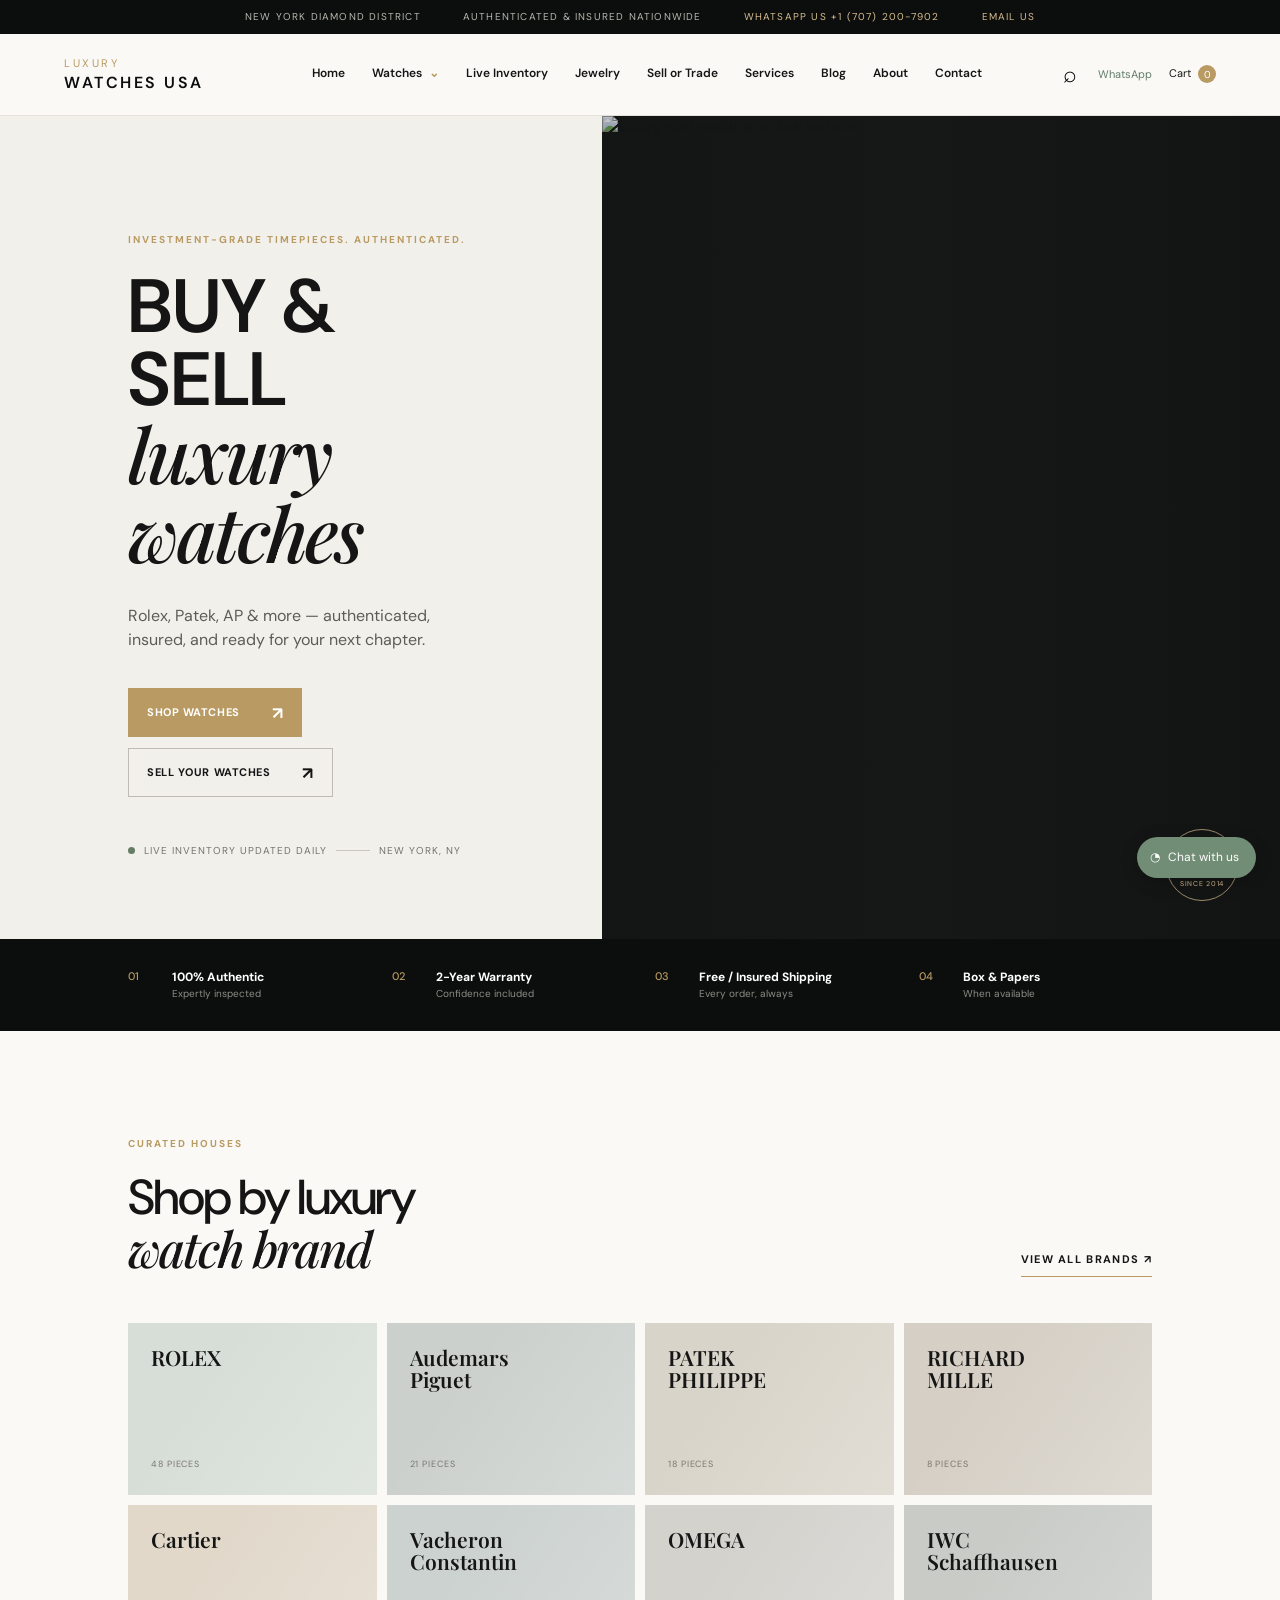
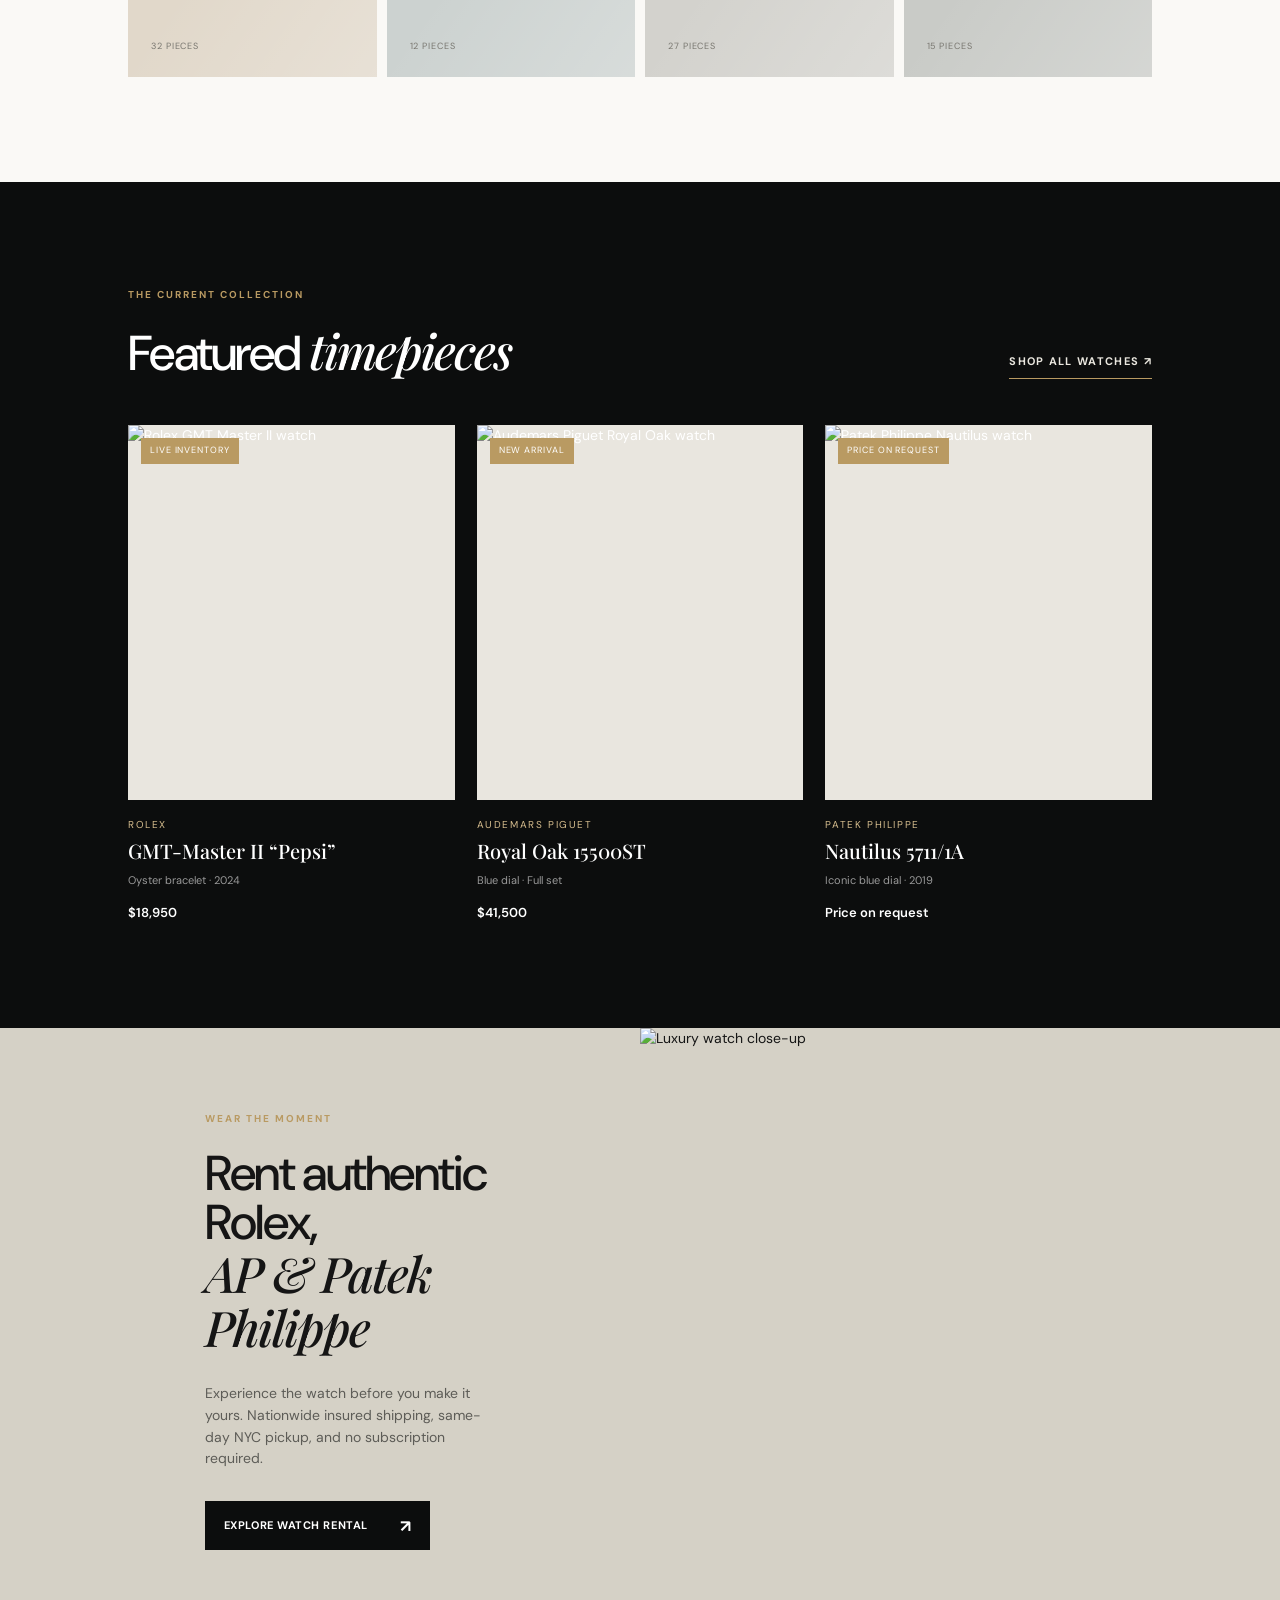
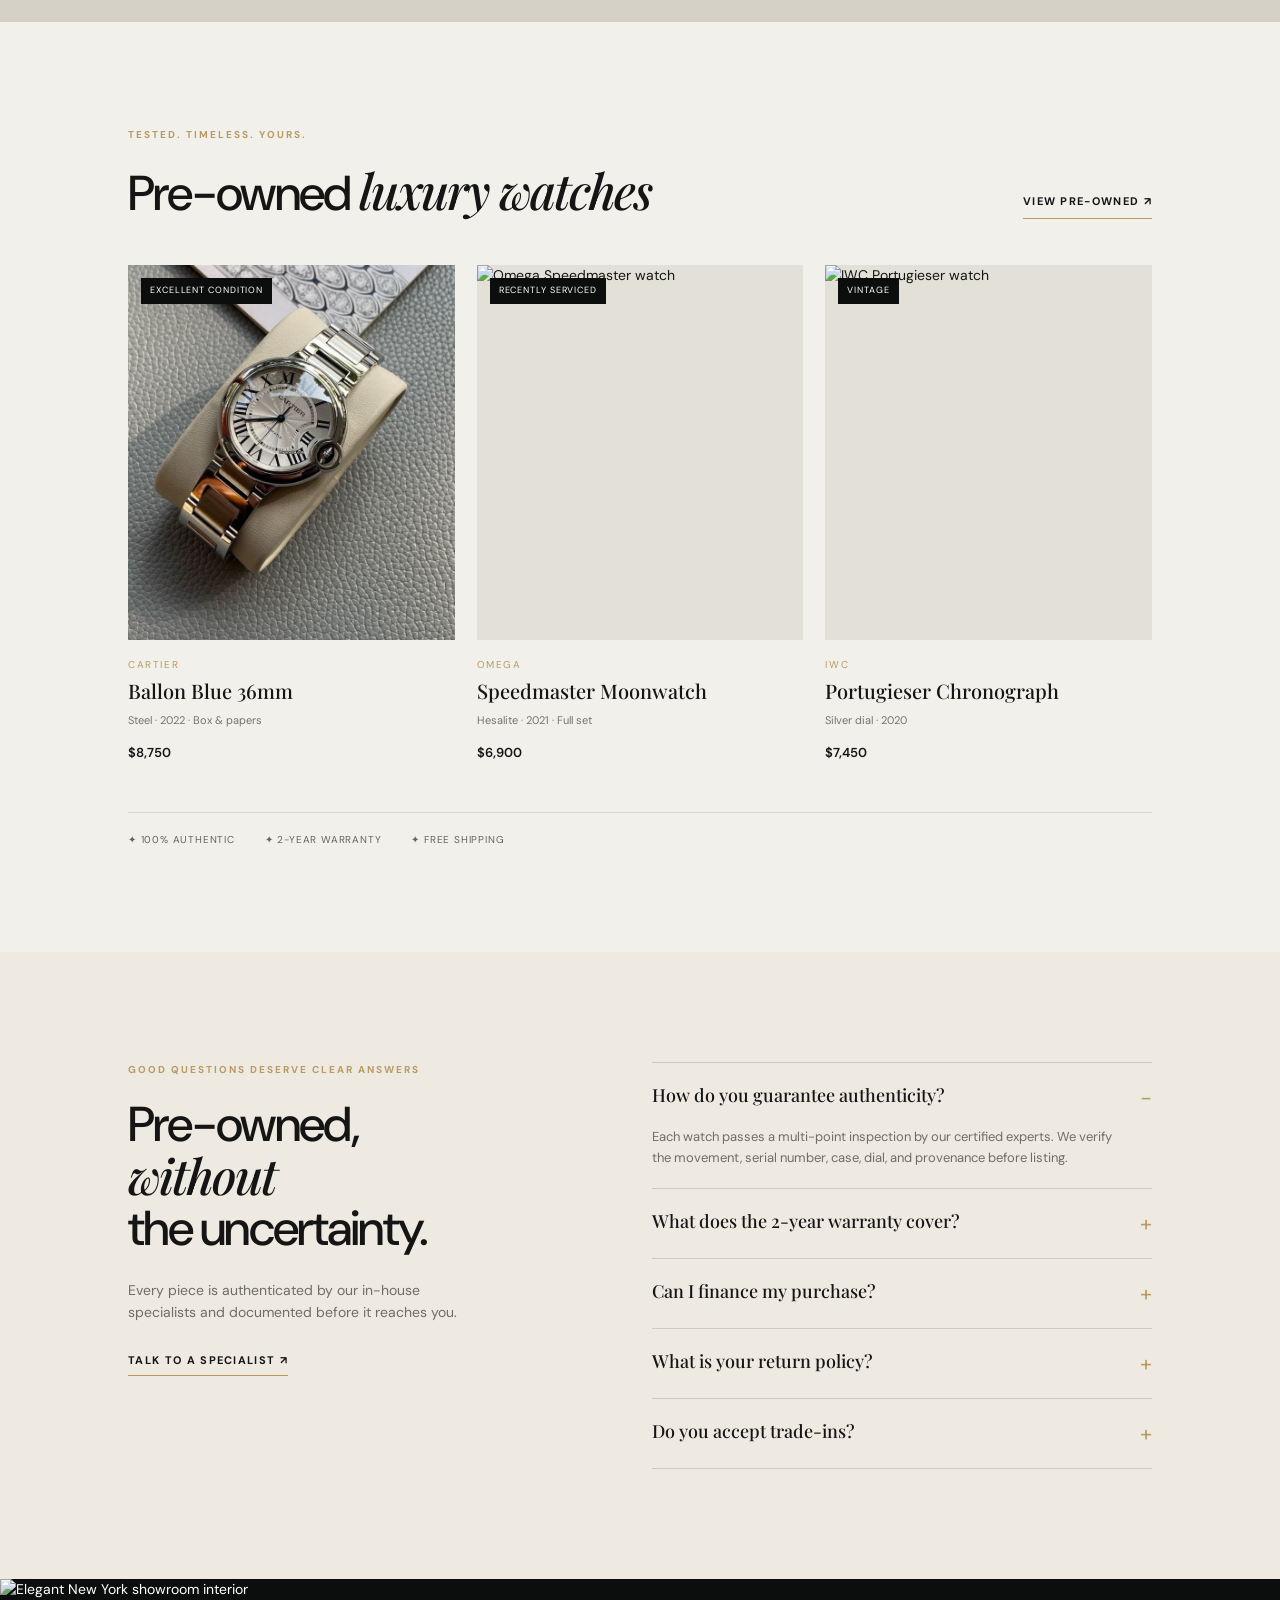
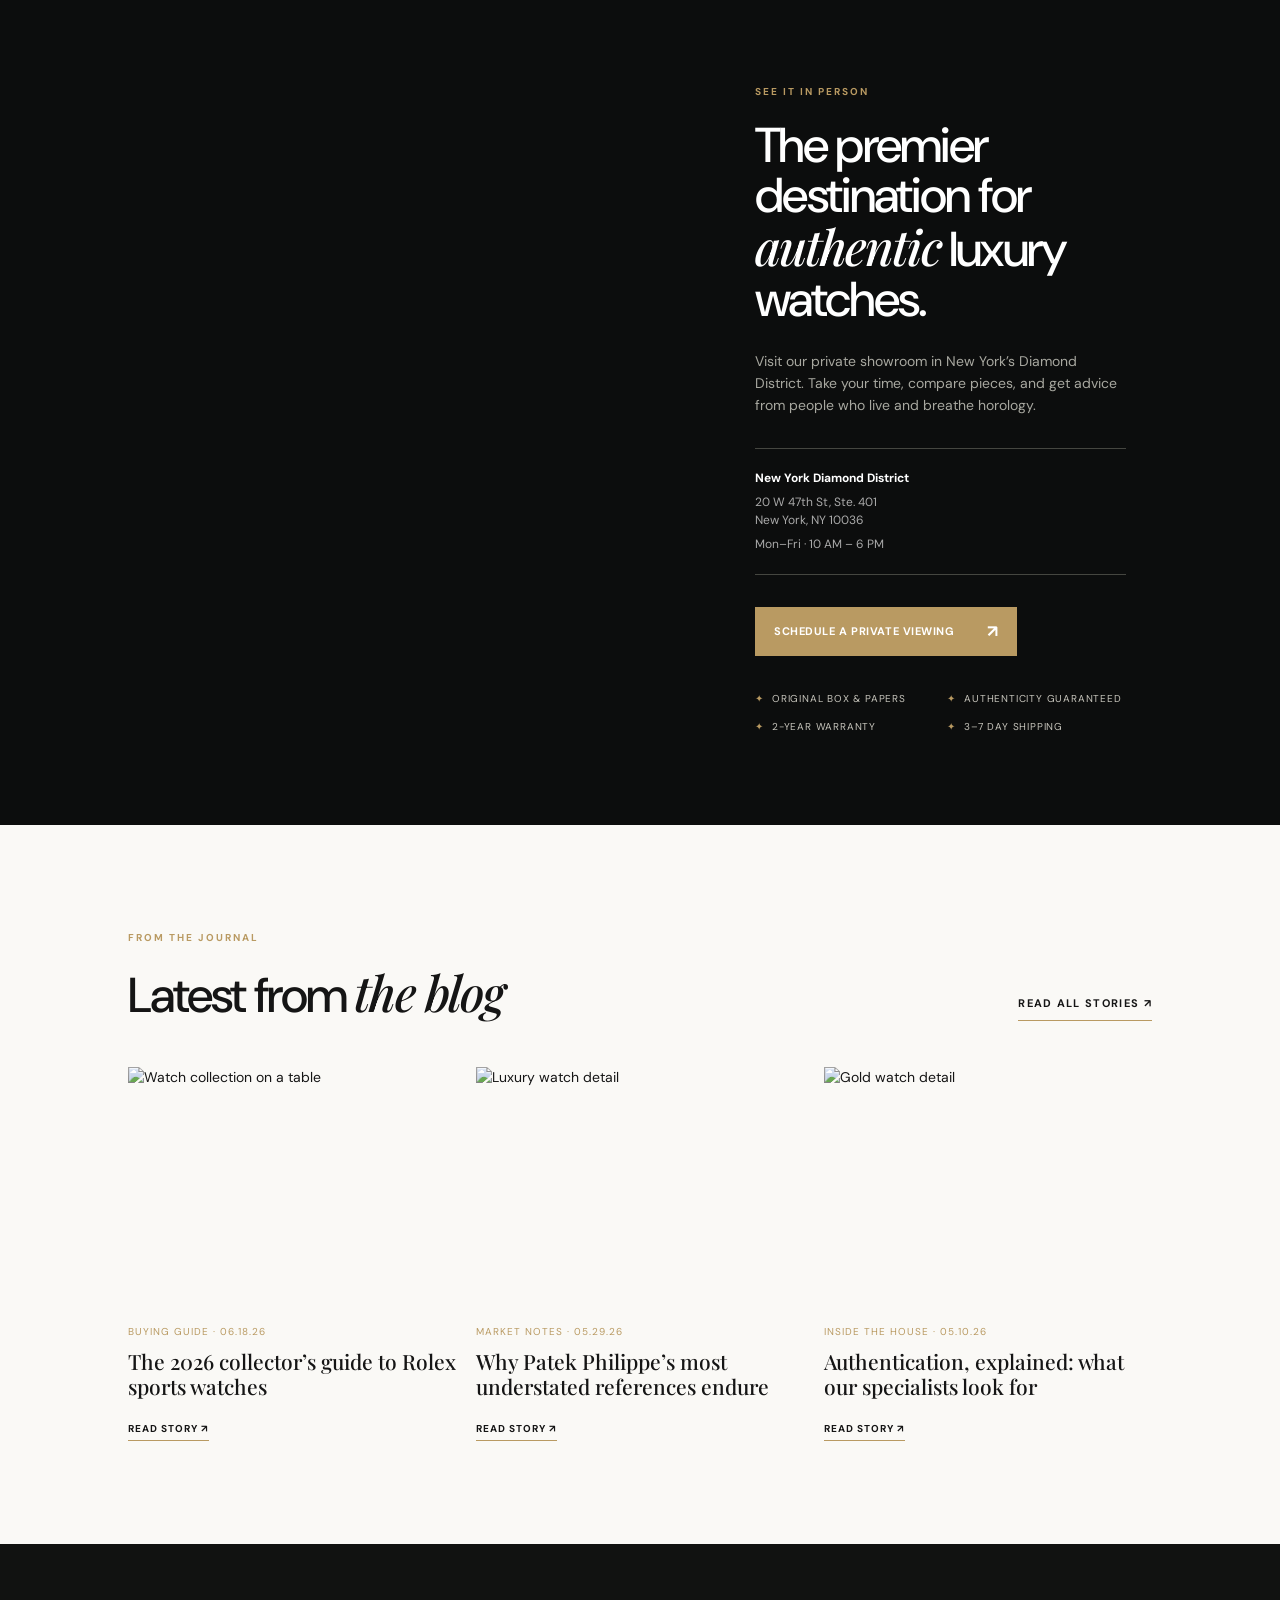
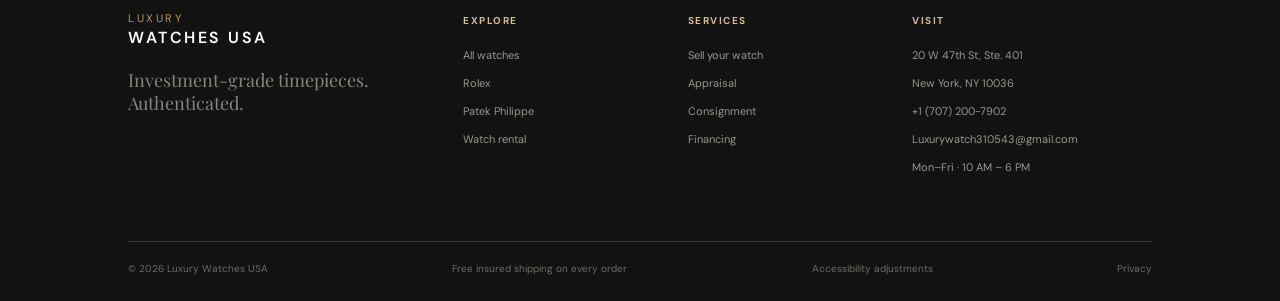
==== commit 44f99949: "commit 0e1f3c8a2b4d5e6f7g8h9i0j1k2l3m4n5o6p7q8r9s0t1u2v3w4x5y6z7a8b9c0d1e2f3g4h5i6j7k8l9m0n1o2p3q4r5" ====
--- a/index.html
+++ b/index.html
@@ -224,13 +224,13 @@
             <article class="product-card">
                 <div class="product-image">
                     <span class="badge dark-badge">Excellent condition</span>
-                    <img src="https://images.unsplash.com/photo-1522312346375-d1a52e2b99b3?auto=format&fit=crop&w=900&q=85" 
+                    <img src="image/Cartier Ballon Bleu 36mm.jpeg" 
                     alt="Cartier Santos watch">
                 </div>
                 
                 <div class="product-meta">
                     <p>Cartier</p>
-                    <h3>Santos de Cartier Large</h3>
+                    <h3>Ballon Blue 36mm</h3>
                     <span>Steel · 2022 · Box &amp; papers</span><strong>$8,750</strong>
                 </div>
             </article>
